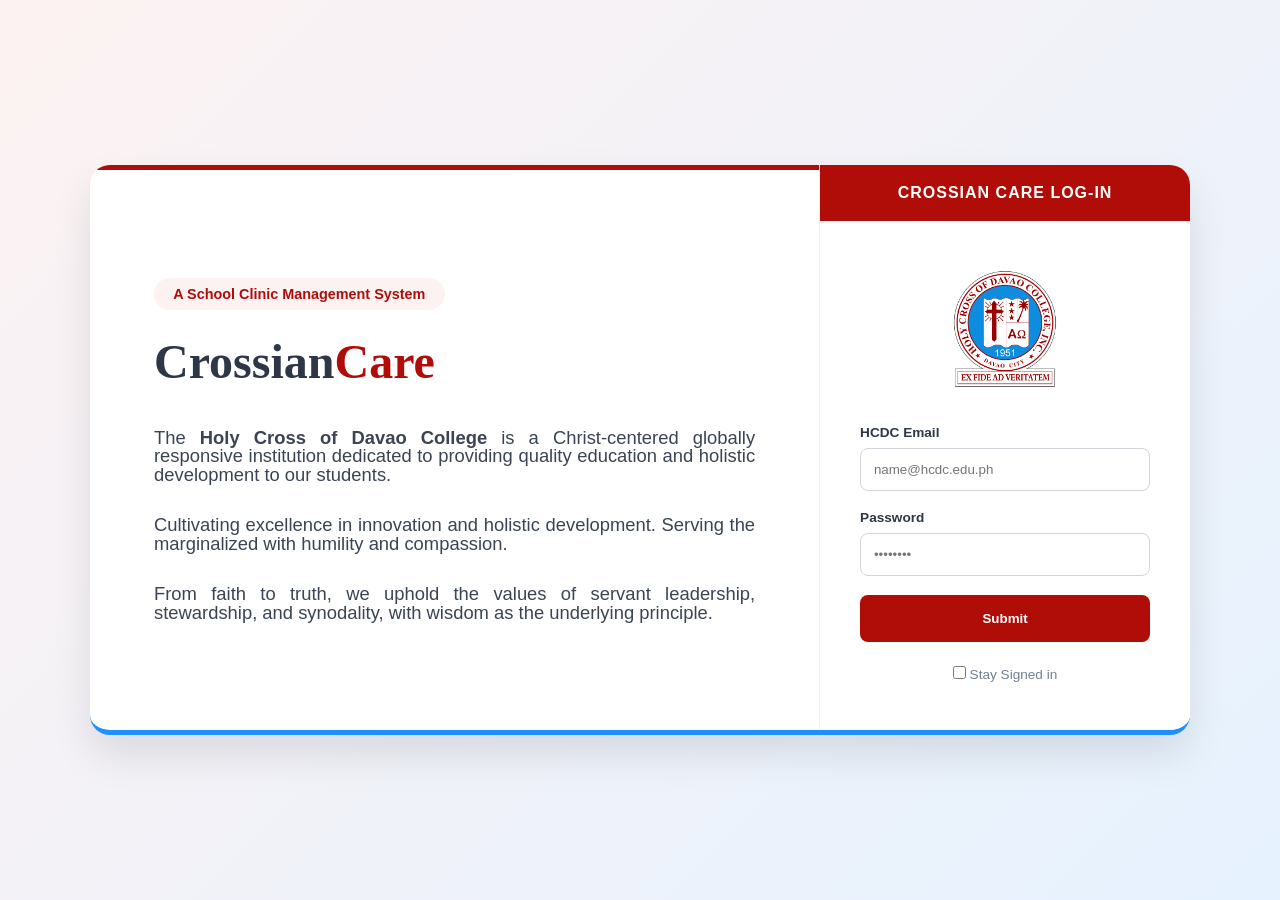
==== index.html @ 88cb8900 "Deplyoing my website" ====
<!DOCTYPE html>
<html lang="en">
<head>
    <meta charset="UTF-8">
    <meta name="viewport" content="width=device-width, initial-scale=1.0">
    <title>Login | Crossian Care</title>
    <link rel="stylesheet" href="index.css">
    <link href="Images/HcdcLogo.png" rel="icon">
</head>
<body>

    <div class="login-wrapper">
        <div class="info-side">
            <div class="badge"><strong>A School Clinic Management System</strong></div>
            <h1 class="brand-title">Crossian<span>Care</span></h1>
            
            <p>The <strong>Holy Cross of Davao College</strong> is a Christ-centered globally responsive institution dedicated to providing quality education and holistic development to our students.</p>
            
            <p>Cultivating excellence in innovation and holistic development. Serving the marginalized with humility and compassion.</p>
            
            <p>From faith to truth, we uphold the values of servant leadership, stewardship, and synodality, with wisdom as the underlying principle.</p>
        </div>

        <div class="login-card">
            <div class="card-header">
                CROSSIAN CARE LOG-IN
            </div>
            <div class="card-content">
                <img src="Images/HcdcLogo.png" alt="HCDC Logo" class="form-logo">
                
                <form id="loginForm">
                    <div class="input-group">
                        <label>HCDC Email</label>
                        <input type="email" id="emailInput" placeholder="name@hcdc.edu.ph" required>
                        <p id="error-msg" class="error-text">Please use your @hcdc.edu.ph account.</p>
                    </div>

                    <div class="input-group">
                        <label>Password</label>
                        <input type="password" placeholder="••••••••" required>
                    </div>

                    <button type="submit" class="btn-primary-login">Submit</button>

                    <div class="form-footer">
                        <input type="checkbox" id="stay-signed">
                        <label for="stay-signed">Stay Signed in</label>
                    </div>
                </form>
            </div>
        </div>
    </div>

    <script src="index.js"></script>
</body>
</html>
---- index.css ----
:root {
    --primary: #b00d08;
    --primary-dark: #8b0a06;
    --secondary-blue: #1e90ff;
    --white: #ffffff;
    --text: #2d3748;
    --bg-light: #fdf2f2;
    --error: #e53e3e;
}

* {
    margin: 0;
    padding: 0;
    box-sizing: border-box;
}

body {
    font-family: 'Montserrat', sans-serif;
    color: var(--text);
    background: linear-gradient(135deg, var(--bg-light) 0%, #e6f2ff 100%);
    display: flex;
    justify-content: center;
    align-items: center;
    min-height: 100vh;
    padding: 20px;
}

.login-wrapper {
    display: flex;
    max-width: 1100px;
    width: 100%;
    background: var(--white);
    border-radius: 20px;
    overflow: hidden;
    box-shadow: 0 20px 40px rgba(0, 0, 0, 0.1);
    border-bottom: 5px solid var(--secondary-blue);
}

.info-side {
    flex: 1.3;
    padding: 4rem;
    border-top: 5px solid var(--primary);
    display: flex;
    flex-direction: column;
    justify-content: center;
}

.brand-title {
    font-family: 'Playfair Display', serif;
    font-size: 3rem;
    margin-bottom: 2.5rem;
}

.brand-title span {
    color: var(--primary);
}

.info-side p {
    font-size: 1.15rem;
    line-height: 1.0;
    margin-bottom: 2rem;
    color: #3a4454;
    text-align: justify;
}

.info-side p:last-child {
    margin-bottom: 0;
}

.badge {
    padding: 0.5rem 1.2rem;
    background: var(--bg-light);
    color: var(--primary);
    font-weight: 600;
    font-size: 0.9rem;
    border-radius: 50px;
    margin-bottom: 1.5rem;
    width: fit-content;
}

.login-card {
    flex: 0.8;
    background: var(--white);
    border-left: 1px solid #edf2f7;
}

.card-header {
    background: var(--primary);
    color: var(--white);
    text-align: center;
    padding: 1.2rem;
    font-weight: 700;
    letter-spacing: 1px;
}

.card-content { 
    padding: 3rem 2.5rem; 
    text-align: center; 
}

.form-logo { 
    height: 120px; 
    margin-bottom: 2rem; 
}

.input-group { 
    text-align: left; 
    margin-bottom: 1.2rem; 
}

.input-group label {
    display: block;
    font-size: 0.85rem;
    font-weight: 600;
    margin-bottom: 0.5rem;
}

.input-group input {
    width: 100%;
    padding: 0.8rem;
    border: 1px solid #d1d5db;
    border-radius: 8px;
    font-family: inherit;
}

.input-group input:focus {
    outline: none;
    border-color: var(--secondary-blue);
    box-shadow: 0 0 0 3px rgba(30, 144, 255, 0.1);
}

.error-text {
    color: var(--error);
    font-size: 0.75rem;
    margin-top: 5px;
    display: none;
}

.btn-primary-login {
    width: 100%;
    padding: 1rem;
    background: var(--primary);
    color: var(--white);
    border: none;
    border-radius: 8px;
    font-weight: 700;
    cursor: pointer;
    transition: 0.3s;
}

.btn-primary-login:hover {
    background: var(--primary-dark);
    transform: translateY(-2px);
}

.form-footer { 
    margin-top: 1.5rem; 
    font-size: 0.85rem; 
    color: #718096; 
}

@media (max-width: 900px) {
    .login-wrapper { flex-direction: column; }
    .login-card { border-left: none; border-top: 1px solid #edf2f7; }
    .info-side { padding: 2.5rem; }
}
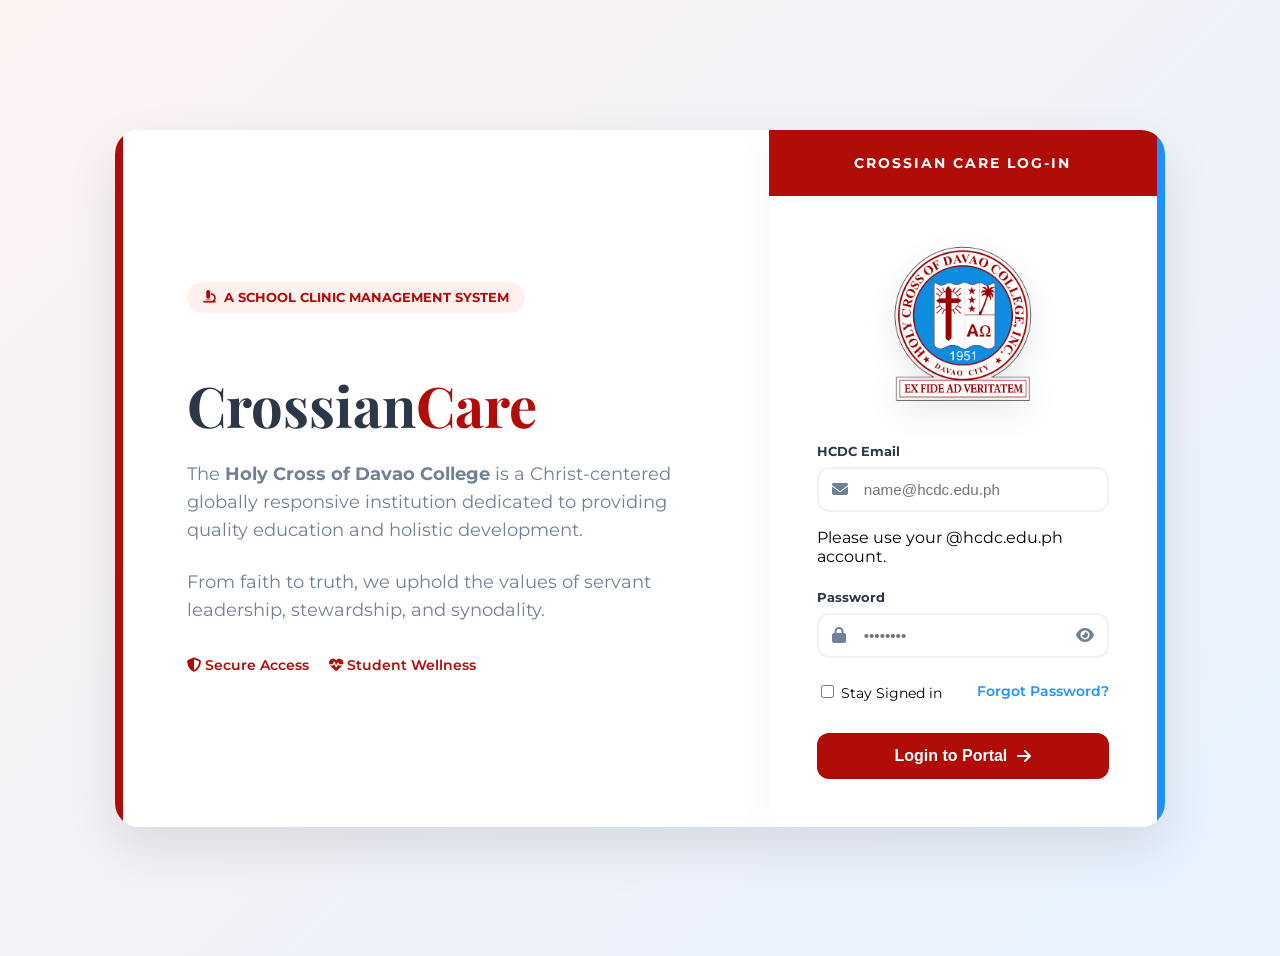
==== commit 5da3b5ef: "Major Changes" ====
--- a/index.html
+++ b/index.html
@@ -4,6 +4,8 @@
     <meta charset="UTF-8">
     <meta name="viewport" content="width=device-width, initial-scale=1.0">
     <title>Login | Crossian Care</title>
+    <link href="https://fonts.googleapis.com/css2?family=Montserrat:wght@400;600;700&family=Playfair+Display:wght@700&display=swap" rel="stylesheet">
+    <link rel="stylesheet" href="https://cdnjs.cloudflare.com/ajax/libs/font-awesome/6.4.0/css/all.min.css">
     <link rel="stylesheet" href="index.css">
     <link href="Images/HcdcLogo.png" rel="icon">
 </head>
@@ -11,14 +13,20 @@
 
     <div class="login-wrapper">
         <div class="info-side">
-            <div class="badge"><strong>A School Clinic Management System</strong></div>
-            <h1 class="brand-title">Crossian<span>Care</span></h1>
-            
-            <p>The <strong>Holy Cross of Davao College</strong> is a Christ-centered globally responsive institution dedicated to providing quality education and holistic development to our students.</p>
-            
-            <p>Cultivating excellence in innovation and holistic development. Serving the marginalized with humility and compassion.</p>
-            
-            <p>From faith to truth, we uphold the values of servant leadership, stewardship, and synodality, with wisdom as the underlying principle.</p>
+            <div class="info-content">
+                <div class="badge"><i class="fas fa-microscope"></i> A School Clinic Management System</div>
+                <h1 class="brand-title">Crossian<span>Care</span></h1>
+                
+                <div class="mission-text">
+                    <p>The <strong>Holy Cross of Davao College</strong> is a Christ-centered globally responsive institution dedicated to providing quality education and holistic development.</p>
+                    <p>From faith to truth, we uphold the values of servant leadership, stewardship, and synodality.</p>
+                </div>
+
+                <div class="info-footer">
+                    <span><i class="fas fa-shield-alt"></i> Secure Access</span>
+                    <span><i class="fas fa-heartbeat"></i> Student Wellness</span>
+                </div>
+            </div>
         </div>
 
         <div class="login-card">
@@ -31,26 +39,52 @@
                 <form id="loginForm">
                     <div class="input-group">
                         <label>HCDC Email</label>
-                        <input type="email" id="emailInput" placeholder="name@hcdc.edu.ph" required>
+                        <div class="input-wrapper-inner">
+                            <i class="fas fa-envelope"></i>
+                            <input type="email" id="emailInput" placeholder="name@hcdc.edu.ph" required>
+                        </div>
                         <p id="error-msg" class="error-text">Please use your @hcdc.edu.ph account.</p>
                     </div>
 
                     <div class="input-group">
                         <label>Password</label>
-                        <input type="password" placeholder="••••••••" required>
+                        <div class="input-wrapper-inner">
+                            <i class="fas fa-lock"></i>
+                            <input type="password" id="passwordInput" placeholder="••••••••" required>
+                            <i class="fas fa-eye toggle-password" onclick="togglePassword()"></i>
+                        </div>
                     </div>
 
-                    <button type="submit" class="btn-primary-login">Submit</button>
+                    <div class="form-options">
+                        <label class="checkbox-container">
+                            <input type="checkbox" id="stay-signed">
+                            <span class="checkmark"></span>
+                            Stay Signed in
+                        </label>
+                        <a href="#" class="forgot-link">Forgot Password?</a>
+                    </div>
 
-                    <div class="form-footer">
-                        <input type="checkbox" id="stay-signed">
-                        <label for="stay-signed">Stay Signed in</label>
-                    </div>
+                    <button type="submit" class="btn-primary-login">
+                        Login to Portal <i class="fas fa-arrow-right"></i>
+                    </button>
                 </form>
             </div>
         </div>
     </div>
 
+    <script>
+        function togglePassword() {
+            const input = document.getElementById('passwordInput');
+            const icon = document.querySelector('.toggle-password');
+            if (input.type === "password") {
+                input.type = "text";
+                icon.classList.replace('fa-eye', 'fa-eye-slash');
+            } else {
+                input.type = "password";
+                icon.classList.replace('fa-eye-slash', 'fa-eye');
+            }
+        }
+    </script>
     <script src="index.js"></script>
 </body>
 </html>
--- a/index.css
+++ b/index.css
@@ -2,165 +2,225 @@
     --primary: #b00d08;
     --primary-dark: #8b0a06;
     --secondary-blue: #1e90ff;
+    --accent-gold: #ffd700;
     --white: #ffffff;
-    --text: #2d3748;
-    --bg-light: #fdf2f2;
-    --error: #e53e3e;
-}
-
-* {
-    margin: 0;
-    padding: 0;
-    box-sizing: border-box;
+    --text-main: #2d3748;
+    --text-muted: #718096;
+    --bg-gradient: linear-gradient(135deg, #fdf2f2 0%, #e6f2ff 100%);
+    --shadow-sm: 0 10px 25px rgba(0, 0, 0, 0.05);
+    --shadow-lg: 0 20px 50px rgba(0, 0, 0, 0.1);
 }
 
 body {
     font-family: 'Montserrat', sans-serif;
-    color: var(--text);
-    background: linear-gradient(135deg, var(--bg-light) 0%, #e6f2ff 100%);
-    display: flex;
+    background: var(--bg-gradient);
+    min-height: 100vh;
+    display: flex;
+    align-items: center;
     justify-content: center;
-    align-items: center;
-    min-height: 100vh;
     padding: 20px;
 }
 
 .login-wrapper {
     display: flex;
-    max-width: 1100px;
-    width: 100%;
-    background: var(--white);
-    border-radius: 20px;
+    max-width: 1050px;
+    width: 100%;
+    background: rgba(255, 255, 255, 0.95);
+    backdrop-filter: blur(10px);
+    border-radius: 24px;
     overflow: hidden;
-    box-shadow: 0 20px 40px rgba(0, 0, 0, 0.1);
-    border-bottom: 5px solid var(--secondary-blue);
+    box-shadow: var(--shadow-lg);
 }
 
 .info-side {
-    flex: 1.3;
-    padding: 4rem;
-    border-top: 5px solid var(--primary);
-    display: flex;
-    flex-direction: column;
-    justify-content: center;
+    flex: 1.2;
+    padding: 5rem 4rem;
+    background: linear-gradient(rgba(255,255,255,0.9), rgba(255,255,255,0.9)), 
+                url('https://www.transparenttextures.com/patterns/cubes.png');
+    border-left: 8px solid var(--primary);
+    display: flex;
+    align-items: center;
+}
+
+.badge {
+    background: #fff0f0;
+    color: var(--primary);
+    padding: 8px 16px;
+    border-radius: 100px;
+    font-size: 0.8rem;
+    font-weight: 700;
+    text-transform: uppercase;
+    margin-bottom: 1.5rem;
+    display: inline-flex;
+    align-items: center;
+    gap: 8px;
 }
 
 .brand-title {
     font-family: 'Playfair Display', serif;
-    font-size: 3rem;
-    margin-bottom: 2.5rem;
-}
-
-.brand-title span {
+    font-size: 3.5rem;
+    color: var(--text-main);
+    margin-bottom: 1.5rem;
+    line-height: 1.1;
+}
+
+.brand-title span { 
+    color: var(--primary); 
+}
+
+.mission-text p {
+    font-size: 1.1rem;
+    line-height: 1.6;
+    color: var(--text-muted);
+    margin-bottom: 1.5rem;
+}
+
+.info-footer {
+    margin-top: 2rem;
+    display: flex;
+    gap: 20px;
+    font-weight: 600;
     color: var(--primary);
-}
-
-.info-side p {
-    font-size: 1.15rem;
-    line-height: 1.0;
-    margin-bottom: 2rem;
-    color: #3a4454;
-    text-align: justify;
-}
-
-.info-side p:last-child {
-    margin-bottom: 0;
-}
-
-.badge {
-    padding: 0.5rem 1.2rem;
-    background: var(--bg-light);
-    color: var(--primary);
-    font-weight: 600;
     font-size: 0.9rem;
-    border-radius: 50px;
-    margin-bottom: 1.5rem;
-    width: fit-content;
 }
 
 .login-card {
-    flex: 0.8;
+    flex: 0.9;
     background: var(--white);
-    border-left: 1px solid #edf2f7;
+    box-shadow: -10px 0 30px rgba(0,0,0,0.02);
+    border-right: 8px solid var(--secondary-blue);
 }
 
 .card-header {
     background: var(--primary);
-    color: var(--white);
+    padding: 1.5rem;
+    color: white;
+    font-weight: 700;
     text-align: center;
-    padding: 1.2rem;
-    font-weight: 700;
-    letter-spacing: 1px;
+    letter-spacing: 2px;
+    font-size: 0.9rem;
 }
 
 .card-content { 
-    padding: 3rem 2.5rem; 
-    text-align: center; 
+    padding: 3rem; 
+    display: flex; 
+    flex-direction: column; 
+    align-items: center;
 }
 
 .form-logo { 
-    height: 120px; 
-    margin-bottom: 2rem; 
+    height: 160px;
+    width: auto;
+    margin: 0 auto 2.5rem auto;
+    display: block; 
+    filter: drop-shadow(0 10px 15px rgba(0, 0, 0, 0.1));
+    transition: transform 0.3s ease;
+}
+
+.form-logo:hover {
+    transform: scale(1.05);
+}
+
+#loginForm {
+    width: 100%;
 }
 
 .input-group { 
+    margin-bottom: 1.5rem; 
     text-align: left; 
-    margin-bottom: 1.2rem; 
 }
 
 .input-group label {
+    font-weight: 700;
+    font-size: 0.8rem;
+    color: var(--text-main);
+    margin-bottom: 8px;
     display: block;
+}
+
+.input-wrapper-inner {
+    position: relative;
+    display: flex;
+    align-items: center;
+}
+
+.input-wrapper-inner i:not(.toggle-password) {
+    position: absolute;
+    left: 15px;
+    color: var(--text-muted);
+}
+
+.input-wrapper-inner input {
+    width: 100%;
+    padding: 12px 15px 12px 45px;
+    border: 2px solid #edf2f7;
+    border-radius: 12px;
+    transition: all 0.3s ease;
+    font-size: 0.95rem;
+}
+
+.input-wrapper-inner input:focus {
+    border-color: var(--secondary-blue);
+    outline: none;
+    box-shadow: 0 0 0 4px rgba(30, 144, 255, 0.1);
+}
+
+.toggle-password {
+    position: absolute;
+    right: 15px;
+    cursor: pointer;
+    color: var(--text-muted);
+}
+
+.form-options {
+    display: flex;
+    justify-content: space-between;
+    align-items: center;
+    margin-bottom: 2rem;
     font-size: 0.85rem;
+}
+
+.forgot-link {
+    color: var(--secondary-blue);
+    text-decoration: none;
     font-weight: 600;
-    margin-bottom: 0.5rem;
-}
-
-.input-group input {
-    width: 100%;
-    padding: 0.8rem;
-    border: 1px solid #d1d5db;
-    border-radius: 8px;
-    font-family: inherit;
-}
-
-.input-group input:focus {
-    outline: none;
-    border-color: var(--secondary-blue);
-    box-shadow: 0 0 0 3px rgba(30, 144, 255, 0.1);
-}
-
-.error-text {
-    color: var(--error);
-    font-size: 0.75rem;
-    margin-top: 5px;
-    display: none;
 }
 
 .btn-primary-login {
     width: 100%;
-    padding: 1rem;
+    padding: 14px;
     background: var(--primary);
-    color: var(--white);
+    color: white;
     border: none;
-    border-radius: 8px;
-    font-weight: 700;
+    border-radius: 12px;
+    font-weight: 700;
+    font-size: 1rem;
     cursor: pointer;
     transition: 0.3s;
+    display: flex;
+    align-items: center;
+    justify-content: center;
+    gap: 10px;
 }
 
 .btn-primary-login:hover {
     background: var(--primary-dark);
-    transform: translateY(-2px);
-}
-
-.form-footer { 
-    margin-top: 1.5rem; 
-    font-size: 0.85rem; 
-    color: #718096; 
+    transform: translateY(-3px);
+    box-shadow: 0 10px 20px rgba(176, 13, 8, 0.2);
 }
 
 @media (max-width: 900px) {
-    .login-wrapper { flex-direction: column; }
-    .login-card { border-left: none; border-top: 1px solid #edf2f7; }
-    .info-side { padding: 2.5rem; }
+    .login-wrapper { 
+        flex-direction: column; 
+        margin: 10px; 
+    }
+    .info-side { 
+        border-left: none; 
+        border-bottom: 8px solid var(--primary); 
+        padding: 3rem 2rem; 
+    }
+    .login-card {
+        border-right: none;
+        border-bottom: 8px solid var(--secondary-blue);
+    }
 }
